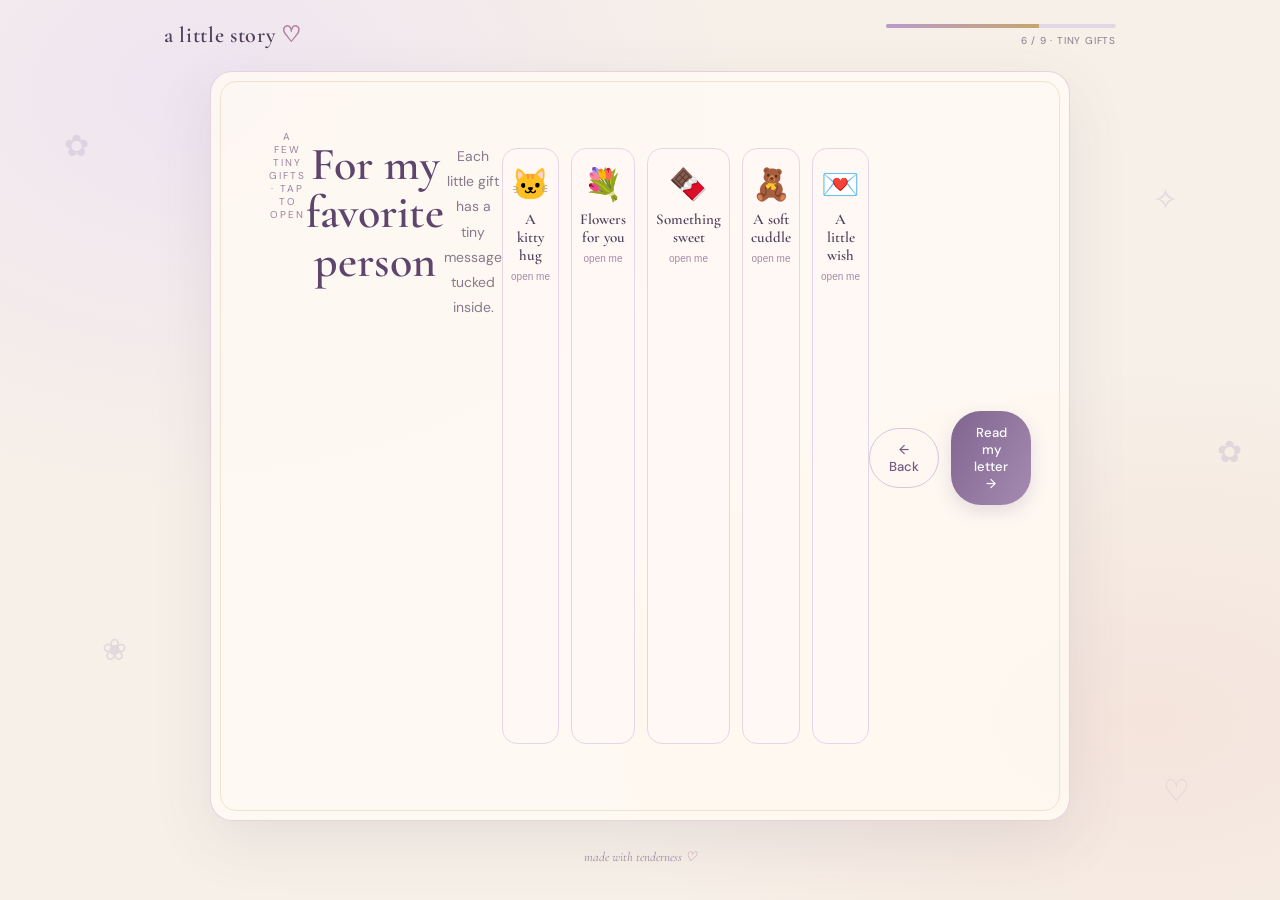
==== gifts.html @ c963ee14 "Add files via upload" ====
<!doctype html>
<html lang="en"><head><meta charset="utf-8"><meta name="viewport" content="width=device-width, initial-scale=1"><meta name="theme-color" content="#f7f0e8"><title>For my favorite person — For Pavithra ♡</title><link rel="stylesheet" href="style.css"></head>
<body><div class="ambient" aria-hidden="true"><span class="petal p1">✿</span><span class="petal p2">❀</span><span class="petal p3">✧</span><span class="petal p4">♡</span><span class="petal p5">✿</span></div>
<header class="topbar"><div class="brand">a little story <span>♡</span></div><div class="progress-wrap"><div class="progress"><span style="width:66.67%"></span></div><small>6 / 9 · Tiny gifts</small></div></header>
<main class="book"><section class="page" data-page="5">
      <div class="eyebrow">A few tiny gifts · tap to open</div>
      <h2>For my favorite person</h2>
      <p class="center subtle">Each little gift has a tiny message tucked inside.</p>
      <div class="gift-grid">
        <button class="gift" data-gift="hug"><span class="gift-icon">🐱</span><strong>A kitty hug</strong><small>open me</small></button>
        <button class="gift" data-gift="flowers"><span class="gift-icon">💐</span><strong>Flowers for you</strong><small>open me</small></button>
        <button class="gift" data-gift="chocolate"><span class="gift-icon">🍫</span><strong>Something sweet</strong><small>open me</small></button>
        <button class="gift" data-gift="teddy"><span class="gift-icon">🧸</span><strong>A soft cuddle</strong><small>open me</small></button>
        <button class="gift" data-gift="wish"><span class="gift-icon">💌</span><strong>A little wish</strong><small>open me</small></button>
      </div>
      <div class="gift-reveal" id="giftReveal" hidden>
        <div class="gif-frame reveal-gif"><iframe id="giftGif" title="Animated little gift" loading="lazy" allow="autoplay; encrypted-media" allowfullscreen></iframe></div>
        <p id="giftMessage"></p>
        <button class="text-button" id="closeGift">close this little gift ×</button>
      </div>
      
    <nav class="page-nav" aria-label="Page navigation"><a class="secondary" href="moments.html">← Back</a><a class="primary" href="letter.html">Read my letter →</a></nav></section></main><footer>made with tenderness <span>♡</span></footer><script src="script.js"></script></body></html>
---- style.css ----
@import url('https://fonts.googleapis.com/css2?family=Cormorant+Garamond:wght@400;500;600;700&family=DM+Sans:wght@400;500;600&display=swap');
:root{--paper:#fffaf3;--cream:#f7f0e8;--ink:#4f3d59;--muted:#89798d;--lav:#e8dff0;--purple:#80658f;--deep:#684d78;--gold:#c7a76b;--line:#e8dce8}
*{box-sizing:border-box}body{margin:0;min-height:100vh;background:radial-gradient(ellipse at 15% 10%,#eee5f1 0,transparent 36%),radial-gradient(ellipse at 90% 80%,#f4e4dc 0,transparent 35%),var(--cream);color:var(--ink);font-family:'DM Sans',sans-serif;overflow-x:hidden}
.ambient{position:fixed;inset:0;pointer-events:none;overflow:hidden;z-index:0}.petal{position:absolute;color:#bca4c8;opacity:.32;font-size:30px;animation:drift 12s ease-in-out infinite}.p1{top:14%;left:5%}.p2{top:70%;left:8%;animation-delay:-4s}.p3{top:20%;right:8%;animation-delay:-6s}.p4{bottom:10%;right:7%;animation-delay:-2s}.p5{top:48%;right:3%;animation-delay:-8s}@keyframes drift{50%{transform:translateY(-18px) rotate(15deg)}}
.topbar{position:relative;z-index:2;max-width:1000px;margin:auto;padding:22px 24px 8px;display:flex;align-items:center;justify-content:space-between;gap:20px}.brand{font-family:'Cormorant Garamond',serif;font-size:22px;font-weight:600;letter-spacing:.03em}.brand span,footer span{color:#b17d9d}.progress-wrap{width:min(230px,42vw);text-align:right}.progress{height:4px;background:#e4d7e5;border-radius:20px;overflow:hidden}.progress span{display:block;height:100%;width:11.1%;background:linear-gradient(90deg,#b99acb,#c6a56e);transition:width .4s}.progress-wrap small{display:block;margin-top:6px;color:var(--muted);font-size:10px;letter-spacing:.08em;text-transform:uppercase}
.book{position:relative;z-index:1;max-width:900px;margin:15px auto 20px;padding:0 20px}.page{display:none;min-height:calc(100vh - 150px);max-height:none;background:rgba(255,250,243,.88);border:1px solid rgba(196,170,198,.48);border-radius:22px;padding:clamp(24px,5vw,58px);box-shadow:0 20px 60px rgba(95,69,104,.11);text-align:center;position:relative;animation:appear .45s ease}.page.active{display:flex;flex-direction:column;align-items:center;justify-content:center}.page:before{content:"";position:absolute;inset:9px;border:1px solid rgba(202,174,132,.3);border-radius:16px;pointer-events:none}@keyframes appear{from{opacity:0;transform:translateY(9px)}to{opacity:1;transform:translateY(0)}}
.eyebrow{font-size:10px;letter-spacing:.2em;text-transform:uppercase;color:#9c829e;margin-bottom:20px}.page h1,.page h2{font-family:'Cormorant Garamond',serif;font-weight:600;color:#5e456c;margin:10px 0 14px;line-height:1.05}.page h1{font-size:clamp(42px,7vw,68px)}.page h2{font-size:clamp(32px,5vw,46px)}.heart{color:#b783a3}.lead{font-family:'Cormorant Garamond',serif;font-size:clamp(20px,3vw,27px);max-width:600px;margin:0 auto 12px}.subtle{color:var(--muted);font-size:13px}.signature{font-family:'Cormorant Garamond',serif;color:#9b819d;margin-top:24px;font-style:italic}.gif-frame{width:220px;max-width:100%;aspect-ratio:1.22;border-radius:16px;overflow:hidden;background:#f0e5f0;border:5px solid #fff;box-shadow:0 8px 24px #745d7020}.gif-frame iframe,.gif-frame img{width:100%;height:100%;border:0;display:block;object-fit:cover}.hero-gif{width:180px;aspect-ratio:1.2;margin:0 auto 10px}.primary,.secondary{border:0;border-radius:30px;padding:13px 23px;font:500 13px 'DM Sans',sans-serif;cursor:pointer;transition:transform .2s,box-shadow .2s}.primary{background:linear-gradient(120deg,#80658f,#a58bb1);color:white;box-shadow:0 7px 18px #80658f30}.primary:hover,.secondary:hover,.gift:hover{transform:translateY(-2px)}.primary span{margin-left:8px}.secondary{background:#fff8f2;border:1px solid #d8c5dc;color:#745b82}.page>.primary,.page>.secondary{margin-top:26px}.split{display:grid;grid-template-columns:1fr 220px;gap:34px;align-items:center;text-align:left;max-width:700px}.split p,.page p{line-height:1.8;font-size:14px}.split .gif-frame{justify-self:center}.quote{font-family:'Cormorant Garamond',serif;font-size:22px;font-style:italic;color:#9678a2;border-left:2px solid #d2b9d6;padding-left:14px;margin-top:20px}.tiny-note{color:#a185a7;font-family:'Cormorant Garamond',serif;font-style:italic;font-size:20px}.wide-gif{width:170px;aspect-ratio:1.4;margin:0 auto 16px}.adore-grid{display:grid;grid-template-columns:repeat(4,1fr);gap:12px;width:100%;max-width:720px}.adore-grid article{background:#f8f0f7;border:1px solid #eaddec;border-radius:14px;padding:15px 10px}.adore-grid article span{font-size:22px;color:#a985ac}.adore-grid h3{font:600 17px 'Cormorant Garamond',serif;margin:7px 0}.adore-grid p{font-size:11px!important;line-height:1.5!important;margin:0;color:#89798d}.gift-grid{display:grid;grid-template-columns:repeat(5,1fr);gap:12px;width:100%;max-width:700px;margin:18px auto}.gift{display:flex;flex-direction:column;align-items:center;gap:7px;border:1px solid #e5d5e7;background:#fff8f5;border-radius:15px;padding:17px 8px;color:var(--ink);cursor:pointer;transition:.2s}.gift-icon{font-size:31px}.gift strong{font:600 15px 'Cormorant Garamond',serif}.gift small{font-size:10px;color:#a28ba6}.gift-reveal{width:min(340px,100%);margin:0 auto 4px;padding:12px;background:#f8eef7;border-radius:16px;animation:appear .3s}.reveal-gif{width:150px;margin:auto}.gift-reveal p{font-family:'Cormorant Garamond',serif;font-size:20px!important;margin:8px}.text-button{border:0;background:none;color:#947a9c;cursor:pointer;font-size:11px}.letter-paper{max-width:650px;width:100%;text-align:left;background:#fffdf8;border:1px solid #eadcc9;border-radius:8px;padding:clamp(20px,4vw,40px);box-shadow:0 10px 25px #7d5c6c12;position:relative}.letter-paper h2{font-size:32px}.letter-paper p{font-family:'Cormorant Garamond',serif;font-size:17px;line-height:1.65}.letter-flower{position:absolute;right:22px;top:18px;color:#c3a0c7;font-size:28px}.letter-soft{color:#9a849e;font-style:italic}.letter-sign{color:#775b83}.proposal-gif,.keepsake-gif{width:150px;aspect-ratio:1.2}.proposal-copy{max-width:540px;color:#806f87}.answer-buttons{display:flex;gap:12px;justify-content:center;flex-wrap:wrap;margin-top:15px}.answer{margin-top:20px;max-width:500px;color:#765c83;font-family:'Cormorant Garamond',serif;font-size:23px}.keepsake-card{margin:20px 0;padding:28px 35px;background:#fffdf8;border:1px solid #dfcda9;border-radius:12px;max-width:440px;box-shadow:0 10px 25px #7d5c6c12}.seal{display:inline-grid;place-items:center;width:38px;height:38px;background:#9879a3;color:white;border-radius:50%;font-size:20px}.keepsake-card p{font-family:'Cormorant Garamond',serif;font-size:21px}.keepsake-card strong{font-family:'Cormorant Garamond',serif;font-size:22px}footer{text-align:center;padding:8px 20px 18px;color:#9d8ba0;font:italic 13px 'Cormorant Garamond',serif}
@media(max-width:650px){.topbar{padding:15px 18px}.brand{font-size:19px}.book{padding:0 10px;margin-top:8px}.page{padding:28px 20px;min-height:calc(100vh - 120px);border-radius:17px}.split{grid-template-columns:1fr;gap:16px;text-align:center}.split .gif-frame{grid-row:1;width:165px}.split .quote{display:inline-block;text-align:left}.adore-grid{grid-template-columns:repeat(2,1fr)}.gift-grid{grid-template-columns:repeat(2,1fr)}.gift:last-child{grid-column:span 2}.letter-paper p{font-size:16px}.progress-wrap{width:115px}.progress-wrap small{font-size:9px}}

/* Navigation controls are generated per story page. */
.page-nav{display:flex;align-items:center;justify-content:center;gap:12px;margin-top:24px;position:relative;z-index:2}
.page-nav .primary,.page-nav .secondary{margin:0!important}
.page-nav .secondary{padding:12px 19px}
.gift-reveal[hidden]{display:none!important}

/* Each chapter is its own HTML document, so it is visible on load. */
.page{display:flex!important}
.page-nav a{text-decoration:none;display:inline-block}
.page-nav{margin-top:24px}
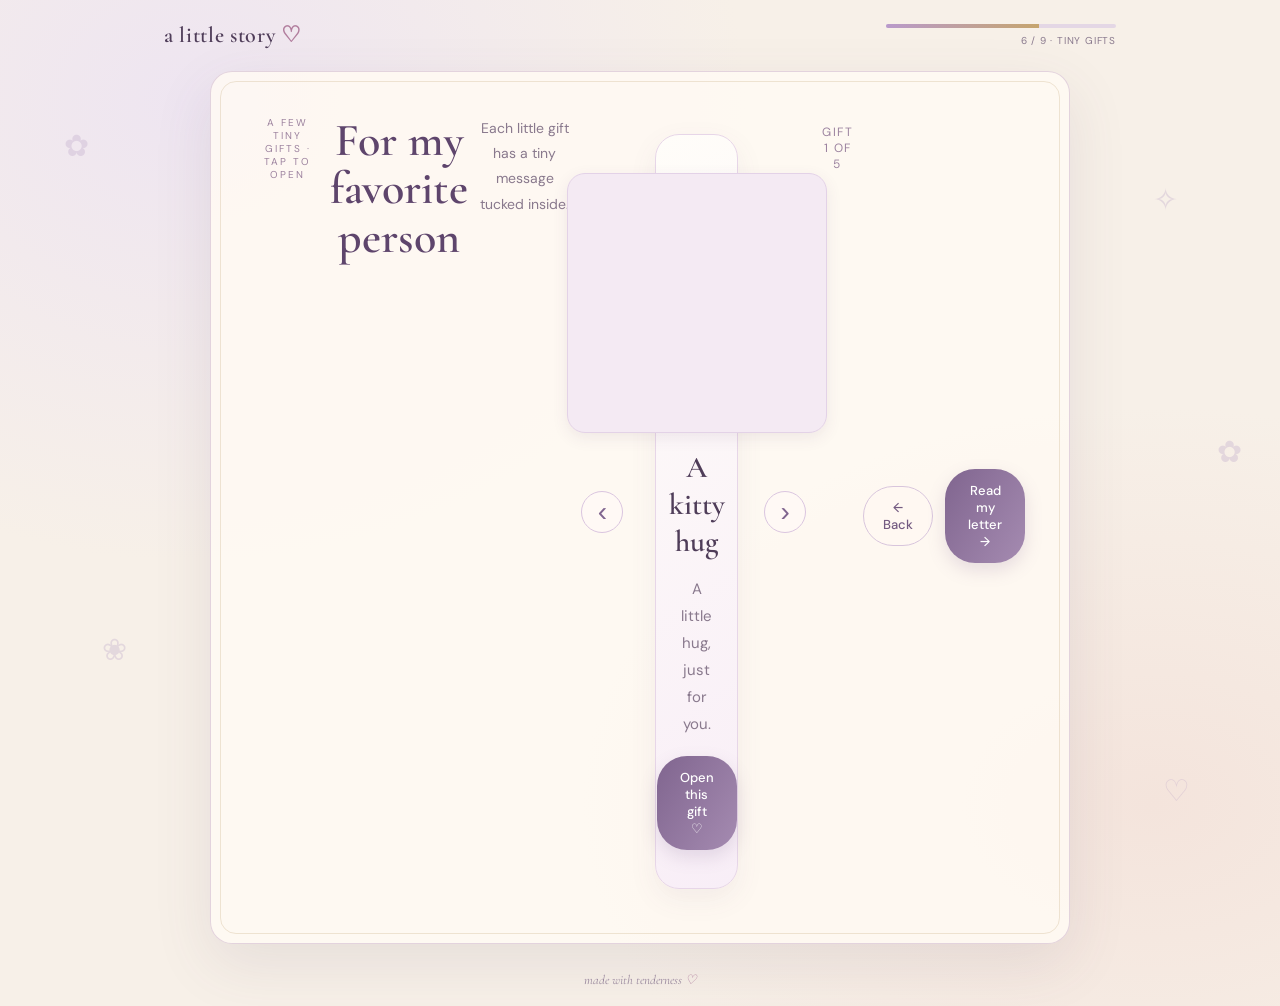
==== commit a496ac00: "Add files via upload" ====
--- a/gifts.html
+++ b/gifts.html
@@ -6,13 +6,17 @@
       <div class="eyebrow">A few tiny gifts · tap to open</div>
       <h2>For my favorite person</h2>
       <p class="center subtle">Each little gift has a tiny message tucked inside.</p>
-      <div class="gift-grid">
-        <button class="gift" data-gift="hug"><span class="gift-icon">🐱</span><strong>A kitty hug</strong><small>open me</small></button>
-        <button class="gift" data-gift="flowers"><span class="gift-icon">💐</span><strong>Flowers for you</strong><small>open me</small></button>
-        <button class="gift" data-gift="chocolate"><span class="gift-icon">🍫</span><strong>Something sweet</strong><small>open me</small></button>
-        <button class="gift" data-gift="teddy"><span class="gift-icon">🧸</span><strong>A soft cuddle</strong><small>open me</small></button>
-        <button class="gift" data-gift="wish"><span class="gift-icon">💌</span><strong>A little wish</strong><small>open me</small></button>
+      <div class="gift-carousel" aria-live="polite">
+        <button class="gift-step" id="giftPrev" aria-label="Previous gift">‹</button>
+        <article class="gift-slide" id="giftSlide">
+          <div class="gift-animation"><iframe id="giftPreview" src="https://giphy.com/embed/vxsoC27UotxBK" title="Kitty hug gift" loading="lazy" allow="autoplay; encrypted-media" allowfullscreen></iframe></div>
+          <strong id="giftTitle">A kitty hug</strong>
+          <p id="giftHint">A little hug, just for you.</p>
+          <button class="primary gift-open" id="giftOpen">Open this gift ♡</button>
+        </article>
+        <button class="gift-step" id="giftNext" aria-label="Next gift">›</button>
       </div>
+      <div class="gift-count" id="giftCount">Gift 1 of 5</div>
       <div class="gift-reveal" id="giftReveal" hidden>
         <div class="gif-frame reveal-gif"><iframe id="giftGif" title="Animated little gift" loading="lazy" allow="autoplay; encrypted-media" allowfullscreen></iframe></div>
         <p id="giftMessage"></p>
--- a/style.css
+++ b/style.css
@@ -17,3 +17,144 @@
 .page{display:flex!important}
 .page-nav a{text-decoration:none;display:inline-block}
 .page-nav{margin-top:24px}
+
+/* --- Polished layouts for chapters 4, 6, 8 and 9 --- */
+.page[data-page="3"]{
+  display:grid!important;grid-template-columns:minmax(180px,.78fr) minmax(0,1.22fr);
+  grid-template-rows:auto auto 1fr auto;align-items:center;column-gap:28px;row-gap:12px;
+  text-align:left;padding:clamp(26px,4vw,48px);
+}
+.page[data-page="3"] .eyebrow{grid-column:1/-1;text-align:center;margin:0}
+.page[data-page="3"] h2{grid-column:1;grid-row:2;margin:0;text-align:center;font-size:clamp(30px,4vw,42px)}
+.page[data-page="3"] .wide-gif{grid-column:1;grid-row:3;width:min(100%,250px);aspect-ratio:1.28;margin:0 auto}
+.page[data-page="3"] .adore-grid{grid-column:2;grid-row:2/4;grid-template-columns:repeat(2,minmax(0,1fr));gap:12px;max-width:none}
+.page[data-page="3"] .adore-grid article{padding:18px 13px;min-height:130px;display:flex;flex-direction:column;justify-content:center}
+.page[data-page="3"] .adore-grid h3{font-size:19px}
+.page[data-page="3"] .adore-grid p{font-size:12px!important}
+.page[data-page="3"] .page-nav{grid-column:1/-1}
+.page[data-page="5"]{padding:clamp(24px,4vw,44px)}
+.page[data-page="5"] h2{margin:0 0 6px}
+.page[data-page="5"] .center{margin:0}
+.page[data-page="5"] .gift-grid{grid-template-columns:repeat(5,minmax(0,1fr));gap:10px;margin:18px auto}
+.page[data-page="5"] .gift{min-height:130px;justify-content:center;box-shadow:0 4px 12px #6e54750a}
+.page[data-page="5"] .gift-icon{font-size:34px}
+.page[data-page="5"] .gift-reveal{display:flex;align-items:center;gap:15px;text-align:left;width:min(100%,560px);margin:0 auto 10px}
+.page[data-page="5"] .gift-reveal[hidden]{display:none!important}
+.page[data-page="5"] .reveal-gif{flex:0 0 125px;width:125px;aspect-ratio:1.2}
+.page[data-page="5"] #giftMessage{flex:1;font-size:18px!important;line-height:1.45;font-family:'Cormorant Garamond',serif}
+.page[data-page="5"] .text-button{align-self:flex-end;white-space:nowrap}
+.page[data-page="5"] .page-nav{margin-top:16px}
+.page[data-page="7"]{
+ display:grid!important;grid-template-columns:minmax(180px,.82fr) minmax(0,1.18fr);
+ grid-template-rows:auto auto auto auto auto 1fr auto;align-items:center;column-gap:30px;row-gap:10px;text-align:left;
+}
+.page[data-page="7"] .eyebrow{grid-column:1/-1;text-align:center;margin:0 0 10px}
+.page[data-page="7"] .proposal-gif{grid-column:1;grid-row:2/6;width:min(100%,270px);aspect-ratio:1.05;justify-self:center}
+.page[data-page="7"] h1{grid-column:2;grid-row:2;font-size:clamp(34px,4.6vw,54px);margin:0}
+.page[data-page="7"] .lead{grid-column:2;grid-row:3;text-align:left;font-size:clamp(20px,2.7vw,26px);margin:0}
+.page[data-page="7"] .proposal-copy{grid-column:2;grid-row:4;margin:0;font-size:13px}
+.page[data-page="7"] .answer-buttons{grid-column:2;grid-row:5;justify-content:flex-start;margin:5px 0 0}
+.page[data-page="7"] .answer{grid-column:1/-1;grid-row:6;text-align:center;margin:8px auto 0}
+.page[data-page="7"] .page-nav{grid-column:1/-1;grid-row:7}
+.page[data-page="8"]{padding:clamp(28px,5vw,56px)}
+.page[data-page="8"] .keepsake-gif{width:170px;aspect-ratio:1.25;margin-bottom:12px}
+.page[data-page="8"] h1{font-size:clamp(38px,6vw,58px)}
+.page[data-page="8"] .keepsake-card{width:min(100%,470px);padding:28px 34px;margin:15px 0 4px;background:linear-gradient(145deg,#fffdf8,#fff7f1);border:1px solid #d9c4a4;position:relative}
+.page[data-page="8"] .keepsake-card:before{content:"";position:absolute;inset:8px;border:1px dashed #dfcda9;border-radius:7px;pointer-events:none}
+.page[data-page="8"] .keepsake-card p{margin:8px 0}
+.page[data-page="8"] .page-nav{margin-top:12px}
+@media(max-width:650px){
+ .page[data-page="3"]{grid-template-columns:1fr;grid-template-rows:auto auto auto auto auto;text-align:center;gap:12px}
+ .page[data-page="3"] h2{grid-column:1;grid-row:2}
+ .page[data-page="3"] .wide-gif{grid-column:1;grid-row:3;width:155px}
+ .page[data-page="3"] .adore-grid{grid-column:1;grid-row:4;gap:8px}
+ .page[data-page="3"] .adore-grid article{min-height:115px;padding:12px 9px}
+ .page[data-page="3"] .page-nav{grid-row:5}
+ .page[data-page="5"] .gift-grid{grid-template-columns:repeat(2,minmax(0,1fr))}
+ .page[data-page="5"] .gift:last-child{grid-column:span 2}
+ .page[data-page="5"] .gift-reveal{flex-wrap:wrap;justify-content:center;text-align:center}
+ .page[data-page="5"] .reveal-gif{flex-basis:120px}
+ .page[data-page="5"] #giftMessage{flex-basis:100%}
+ .page[data-page="7"]{grid-template-columns:1fr;grid-template-rows:auto auto auto auto auto auto auto;text-align:center}
+ .page[data-page="7"] .proposal-gif{grid-column:1;grid-row:2;width:145px}
+ .page[data-page="7"] h1{grid-column:1;grid-row:3;font-size:39px}
+ .page[data-page="7"] .lead{grid-column:1;grid-row:4;text-align:center}
+ .page[data-page="7"] .proposal-copy{grid-column:1;grid-row:5}
+ .page[data-page="7"] .answer-buttons{grid-column:1;grid-row:6;justify-content:center}
+ .page[data-page="7"] .answer{grid-column:1;grid-row:7}
+ .page[data-page="7"] .page-nav{grid-column:1;grid-row:8}
+}
+
+/* Page 6: tidy gift-card layout with the requested Giphy animations embedded in order */
+.page[data-page="5"] .gift-grid{grid-template-columns:repeat(5,minmax(0,1fr));align-items:stretch;gap:clamp(8px,1.2vw,14px);max-width:760px;margin:22px auto 18px}
+.page[data-page="5"] .gift{min-width:0;min-height:0;padding:12px 9px 14px;gap:9px;justify-content:flex-start;overflow:hidden}
+.page[data-page="5"] .gift-animation{display:block;width:100%;aspect-ratio:1 / 1;min-height:82px;border-radius:10px;overflow:hidden;background:#f0e5f0;border:1px solid #eaddec}
+.page[data-page="5"] .gift-animation iframe{display:block;width:100%;height:100%;border:0}
+.page[data-page="5"] .gift strong{text-align:center;line-height:1.2;overflow-wrap:anywhere}
+.page[data-page="5"] .gift small{text-align:center;line-height:1.35}
+.page[data-page="5"] .gift-reveal{margin:10px auto 14px}
+@media(max-width:760px){.page[data-page="5"] .gift-grid{grid-template-columns:repeat(2,minmax(0,1fr));max-width:460px}.page[data-page="5"] .gift:last-child{grid-column:1 / -1;max-width:calc(50% - 5px);justify-self:center}.page[data-page="5"] .gift-animation{min-height:110px}}
+@media(max-width:420px){.page[data-page="5"] .gift-grid{gap:9px}.page[data-page="5"] .gift{padding:9px 7px 12px}.page[data-page="5"] .gift-animation{min-height:90px}}
+
+/* Polished Page 6 gift carousel */
+.page[data-page="5"]{gap:10px}
+.page[data-page="5"] .gift-carousel{display:grid;grid-template-columns:44px minmax(0,390px) 44px;align-items:center;justify-content:center;gap:clamp(10px,2vw,22px);width:100%;margin:14px auto 0}
+.page[data-page="5"] .gift-slide{display:flex;flex-direction:column;align-items:center;gap:12px;background:linear-gradient(145deg,#fffdf9,#f8eef7);border:1px solid #e7d6e8;border-radius:20px;padding:clamp(16px,3vw,26px);box-shadow:0 10px 28px #735a7614;min-width:0;width:100%}
+.page[data-page="5"] .gift-animation{display:block;width:min(100%,250px);aspect-ratio:1/1;overflow:hidden;border-radius:15px;background:#eadfeb;border:1px solid #e3d2e7;box-shadow:0 5px 16px #5b3f6518}
+.page[data-page="5"] .gift-animation iframe{display:block;width:100%;height:100%;border:0}
+.page[data-page="5"] .gift-slide strong{font:600 24px 'Cormorant Garamond',serif}
+.page[data-page="5"] .gift-slide p{margin:0;color:var(--muted);font-size:13px;text-align:center}
+.page[data-page="5"] .gift-step{width:42px;height:42px;border-radius:50%;border:1px solid #dac5df;background:#fff9f5;color:#80658f;font-size:28px;line-height:1;cursor:pointer}
+.page[data-page="5"] .gift-step:disabled{opacity:.28;cursor:default}
+.page[data-page="5"] .gift-open{margin-top:2px}
+.page[data-page="5"] .gift-count{font-size:11px;letter-spacing:.12em;text-transform:uppercase;color:#9b829f;margin-top:4px}
+.page[data-page="5"] .gift-reveal{width:min(100%,380px);padding:14px;background:#fff8f7;border:1px solid #ead8eb;box-shadow:0 8px 22px #70557412}
+.page[data-page="5"] .reveal-gif{width:min(220px,100%);aspect-ratio:1/1;border-radius:14px}
+.page[data-page="5"] .gift-reveal p{font:20px 'Cormorant Garamond',serif;line-height:1.45!important}
+.page[data-page="8"]{gap:12px}
+.page[data-page="8"] .keepsake-gif{width:min(330px,80vw);aspect-ratio:1/1;border:7px solid #fffdf9;border-radius:22px;background:#f1e6f1;box-shadow:0 12px 30px #624b691c;overflow:hidden;flex:0 0 auto}
+.page[data-page="8"] .keepsake-gif iframe{width:100%;height:100%;display:block;border:0;object-fit:contain;background:#f1e6f1}
+.page[data-page="8"] h1{margin:8px 0 4px}
+.page[data-page="8"] .lead{margin-bottom:8px}
+.page[data-page="8"] .keepsake-card{width:min(520px,100%);padding:22px 26px;border:1px solid #e9d9c8;border-radius:16px;background:linear-gradient(135deg,#fffdf8,#fff7f3);box-shadow:0 8px 22px #795d6b10}
+@media(max-width:600px){
+ .page[data-page="5"] .gift-carousel{grid-template-columns:34px minmax(0,1fr) 34px;gap:8px}
+ .page[data-page="5"] .gift-step{width:34px;height:34px;font-size:24px}
+ .page[data-page="5"] .gift-animation{width:min(100%,220px)}
+ .page[data-page="8"] .keepsake-gif{width:min(280px,75vw)}
+}
+
+/* Page 6 only: larger card and visibly sized GIF viewport */
+.page[data-page="5"] .gift-carousel{
+  grid-template-columns:48px minmax(0,560px) 48px;
+  gap:clamp(12px,2.2vw,26px);
+  max-width:760px;
+  margin:18px auto 10px;
+}
+.page[data-page="5"] .gift-slide{
+  min-height:540px;
+  padding:clamp(24px,4vw,38px);
+  gap:16px;
+  border-radius:24px;
+}
+.page[data-page="5"] .gift-animation{
+  width:min(100%,420px);
+  min-width:260px;
+  aspect-ratio:1/1;
+  background:#f4eaf3;
+  border-radius:18px;
+}
+.page[data-page="5"] .gift-animation iframe{
+  width:100%;
+  height:100%;
+  display:block;
+}
+.page[data-page="5"] .gift-slide strong{font-size:30px}
+.page[data-page="5"] .gift-slide p{font-size:15px}
+.page[data-page="5"] .gift-count{font-size:12px;margin:8px 0 2px}
+@media(max-width:700px){
+ .page[data-page="5"] .gift-carousel{grid-template-columns:34px minmax(0,1fr) 34px;gap:8px}
+ .page[data-page="5"] .gift-slide{min-height:0;padding:18px 12px;gap:12px}
+ .page[data-page="5"] .gift-animation{width:min(100%,320px);min-width:0}
+ .page[data-page="5"] .gift-slide strong{font-size:25px}
+}
